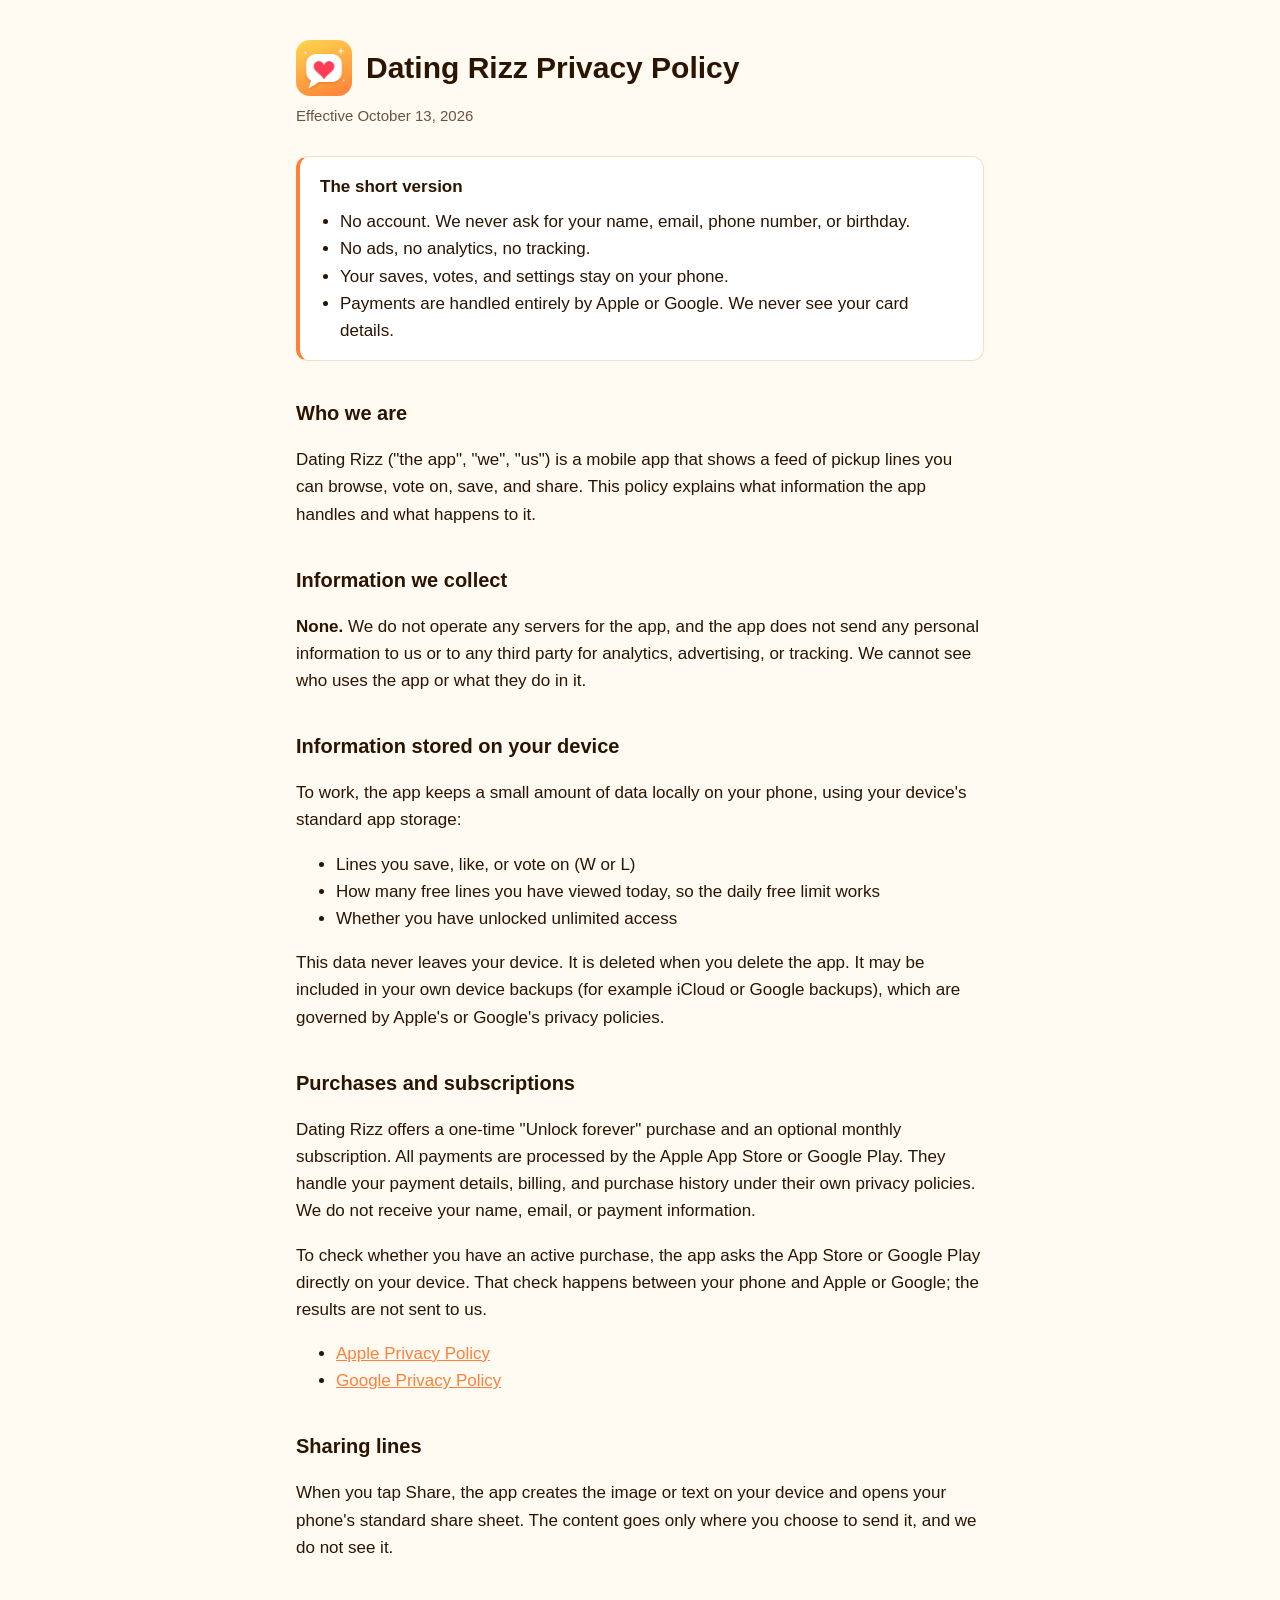
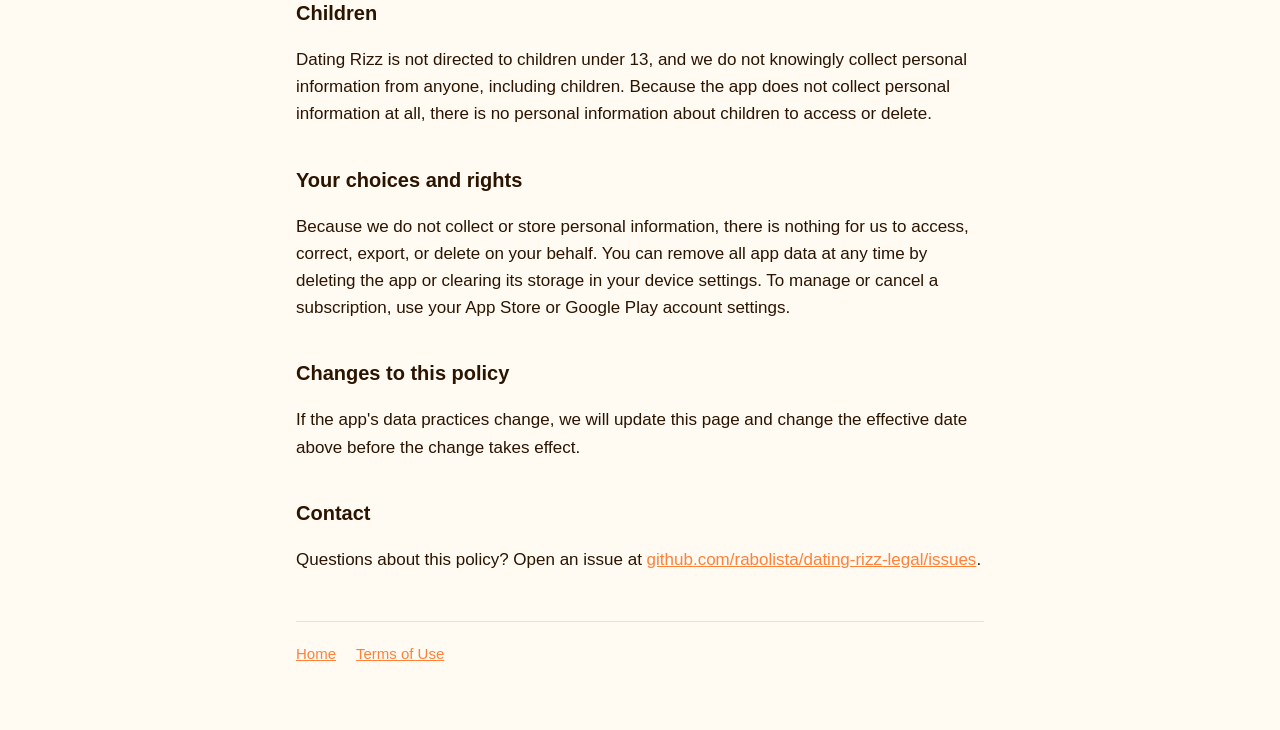
==== privacy.html @ 041b011b "Add Dating Rizz Privacy Policy and Terms of Use Co-Authored-By: Claude Opus 5.5 <noreply@anthropic.c" ====
<!doctype html>
<html lang="en">
<head>
  <meta charset="utf-8">
  <meta name="viewport" content="width=device-width, initial-scale=1">
  <title>Privacy Policy · Dating Rizz</title>
  <meta name="description" content="Privacy Policy for the Dating Rizz app.">
  <link rel="icon" href="icon.png">
  <link rel="stylesheet" href="style.css">
</head>
<body>
<main>
  <header>
    <img src="icon.png" alt="">
    <h1>Dating Rizz Privacy Policy</h1>
  </header>
  <p class="meta">Effective October 13, 2026</p>

  <div class="summary">
    <strong>The short version</strong>
    <ul>
      <li>No account. We never ask for your name, email, phone number, or birthday.</li>
      <li>No ads, no analytics, no tracking.</li>
      <li>Your saves, votes, and settings stay on your phone.</li>
      <li>Payments are handled entirely by Apple or Google. We never see your card details.</li>
    </ul>
  </div>

  <h2>Who we are</h2>
  <p>Dating Rizz ("the app", "we", "us") is a mobile app that shows a feed of pickup lines you
    can browse, vote on, save, and share. This policy explains what information the app handles
    and what happens to it.</p>

  <h2>Information we collect</h2>
  <p><strong>None.</strong> We do not operate any servers for the app, and the app does not send
    any personal information to us or to any third party for analytics, advertising, or
    tracking. We cannot see who uses the app or what they do in it.</p>

  <h2>Information stored on your device</h2>
  <p>To work, the app keeps a small amount of data locally on your phone, using your device's
    standard app storage:</p>
  <ul>
    <li>Lines you save, like, or vote on (W or L)</li>
    <li>How many free lines you have viewed today, so the daily free limit works</li>
    <li>Whether you have unlocked unlimited access</li>
  </ul>
  <p>This data never leaves your device. It is deleted when you delete the app. It may be
    included in your own device backups (for example iCloud or Google backups), which are
    governed by Apple's or Google's privacy policies.</p>

  <h2>Purchases and subscriptions</h2>
  <p>Dating Rizz offers a one-time "Unlock forever" purchase and an optional monthly
    subscription. All payments are processed by the Apple App Store or Google Play. They
    handle your payment details, billing, and purchase history under their own privacy
    policies. We do not receive your name, email, or payment information.</p>
  <p>To check whether you have an active purchase, the app asks the App Store or Google Play
    directly on your device. That check happens between your phone and Apple or Google; the
    results are not sent to us.</p>
  <ul>
    <li><a href="https://www.apple.com/legal/privacy/">Apple Privacy Policy</a></li>
    <li><a href="https://policies.google.com/privacy">Google Privacy Policy</a></li>
  </ul>

  <h2>Sharing lines</h2>
  <p>When you tap Share, the app creates the image or text on your device and opens your
    phone's standard share sheet. The content goes only where you choose to send it, and we
    do not see it.</p>

  <h2>Children</h2>
  <p>Dating Rizz is not directed to children under 13, and we do not knowingly collect personal
    information from anyone, including children. Because the app does not collect personal
    information at all, there is no personal information about children to access or delete.</p>

  <h2>Your choices and rights</h2>
  <p>Because we do not collect or store personal information, there is nothing for us to
    access, correct, export, or delete on your behalf. You can remove all app data at any time
    by deleting the app or clearing its storage in your device settings. To manage or cancel a
    subscription, use your App Store or Google Play account settings.</p>

  <h2>Changes to this policy</h2>
  <p>If the app's data practices change, we will update this page and change the effective
    date above before the change takes effect.</p>

  <h2>Contact</h2>
  <p>Questions about this policy? Open an issue at
    <a href="https://github.com/rabolista/dating-rizz-legal/issues">github.com/rabolista/dating-rizz-legal/issues</a>.</p>

  <nav>
    <a href="./">Home</a>
    <a href="terms.html">Terms of Use</a>
  </nav>
</main>
</body>
</html>
---- style.css ----
:root {
  --bg: #fffaf2;
  --text: #2b1400;
  --muted: #6b5340;
  --accent: #ff8038;
  --card: #ffffff;
  --border: #f1dfc8;
}
@media (prefers-color-scheme: dark) {
  :root {
    --bg: #17110c;
    --text: #f7ece1;
    --muted: #c4ad97;
    --accent: #ffb070;
    --card: #211811;
    --border: #3a2c20;
  }
}
* { box-sizing: border-box; }
body {
  margin: 0;
  background: var(--bg);
  color: var(--text);
  font: 17px/1.6 -apple-system, BlinkMacSystemFont, "Segoe UI", Roboto, Helvetica, Arial, sans-serif;
}
main { max-width: 720px; margin: 0 auto; padding: 40px 16px 64px; }
header { display: flex; align-items: center; gap: 14px; margin-bottom: 8px; }
header img { width: 56px; height: 56px; border-radius: 14px; }
h1 { font-size: 30px; line-height: 1.2; margin: 0; }
h2 { font-size: 20px; margin: 36px 0 8px; }
p, li { color: var(--text); }
.meta { color: var(--muted); font-size: 15px; margin: 4px 0 28px; }
.summary {
  background: var(--card);
  border: 1px solid var(--border);
  border-left: 4px solid var(--accent);
  border-radius: 12px;
  padding: 16px 20px;
}
.summary ul { margin: 8px 0 0; padding-left: 20px; }
a { color: var(--accent); }
nav { margin-top: 48px; padding-top: 20px; border-top: 1px solid var(--border); font-size: 15px; color: var(--muted); }
nav a { margin-right: 16px; }
.cards { display: grid; gap: 12px; margin-top: 24px; }
.cards a {
  display: block; padding: 18px 20px; border-radius: 12px; text-decoration: none;
  background: var(--card); border: 1px solid var(--border); color: var(--text); font-weight: 700;
}
.cards span { display: block; font-weight: 400; color: var(--muted); font-size: 15px; }
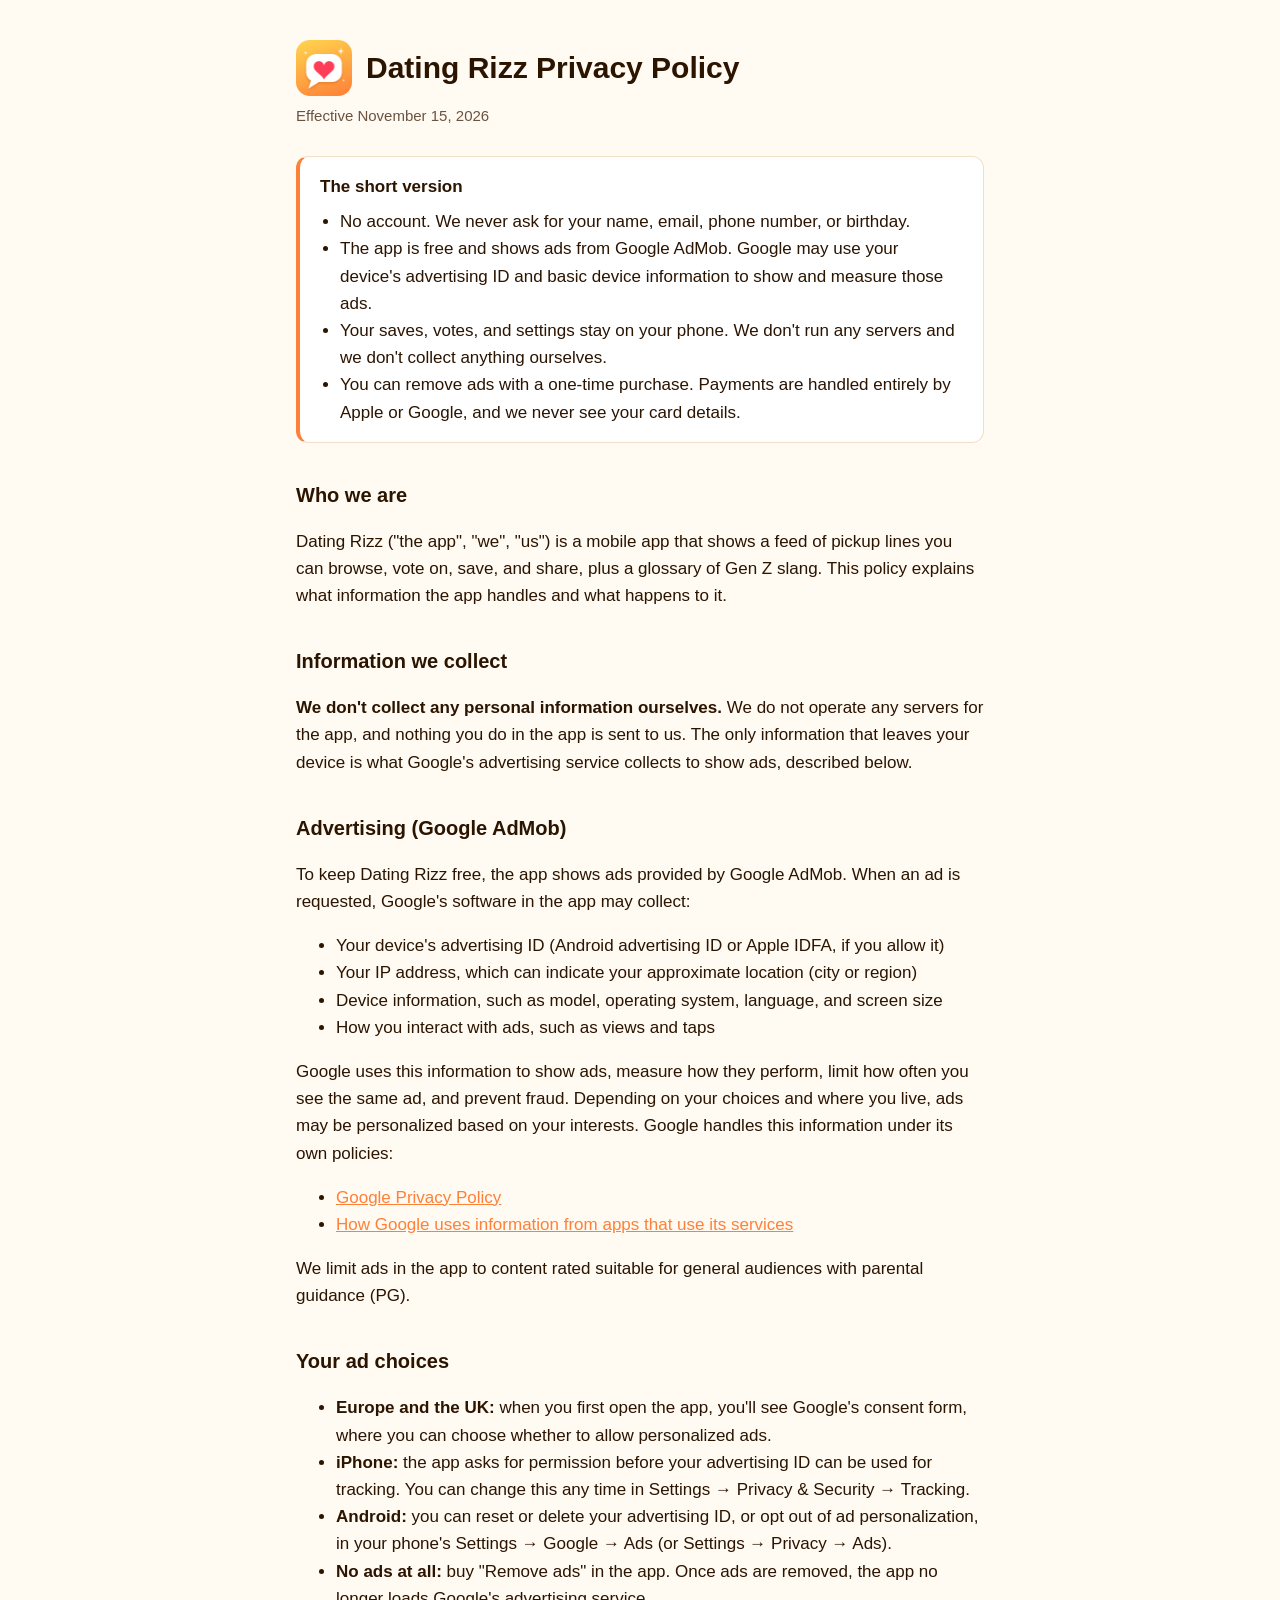
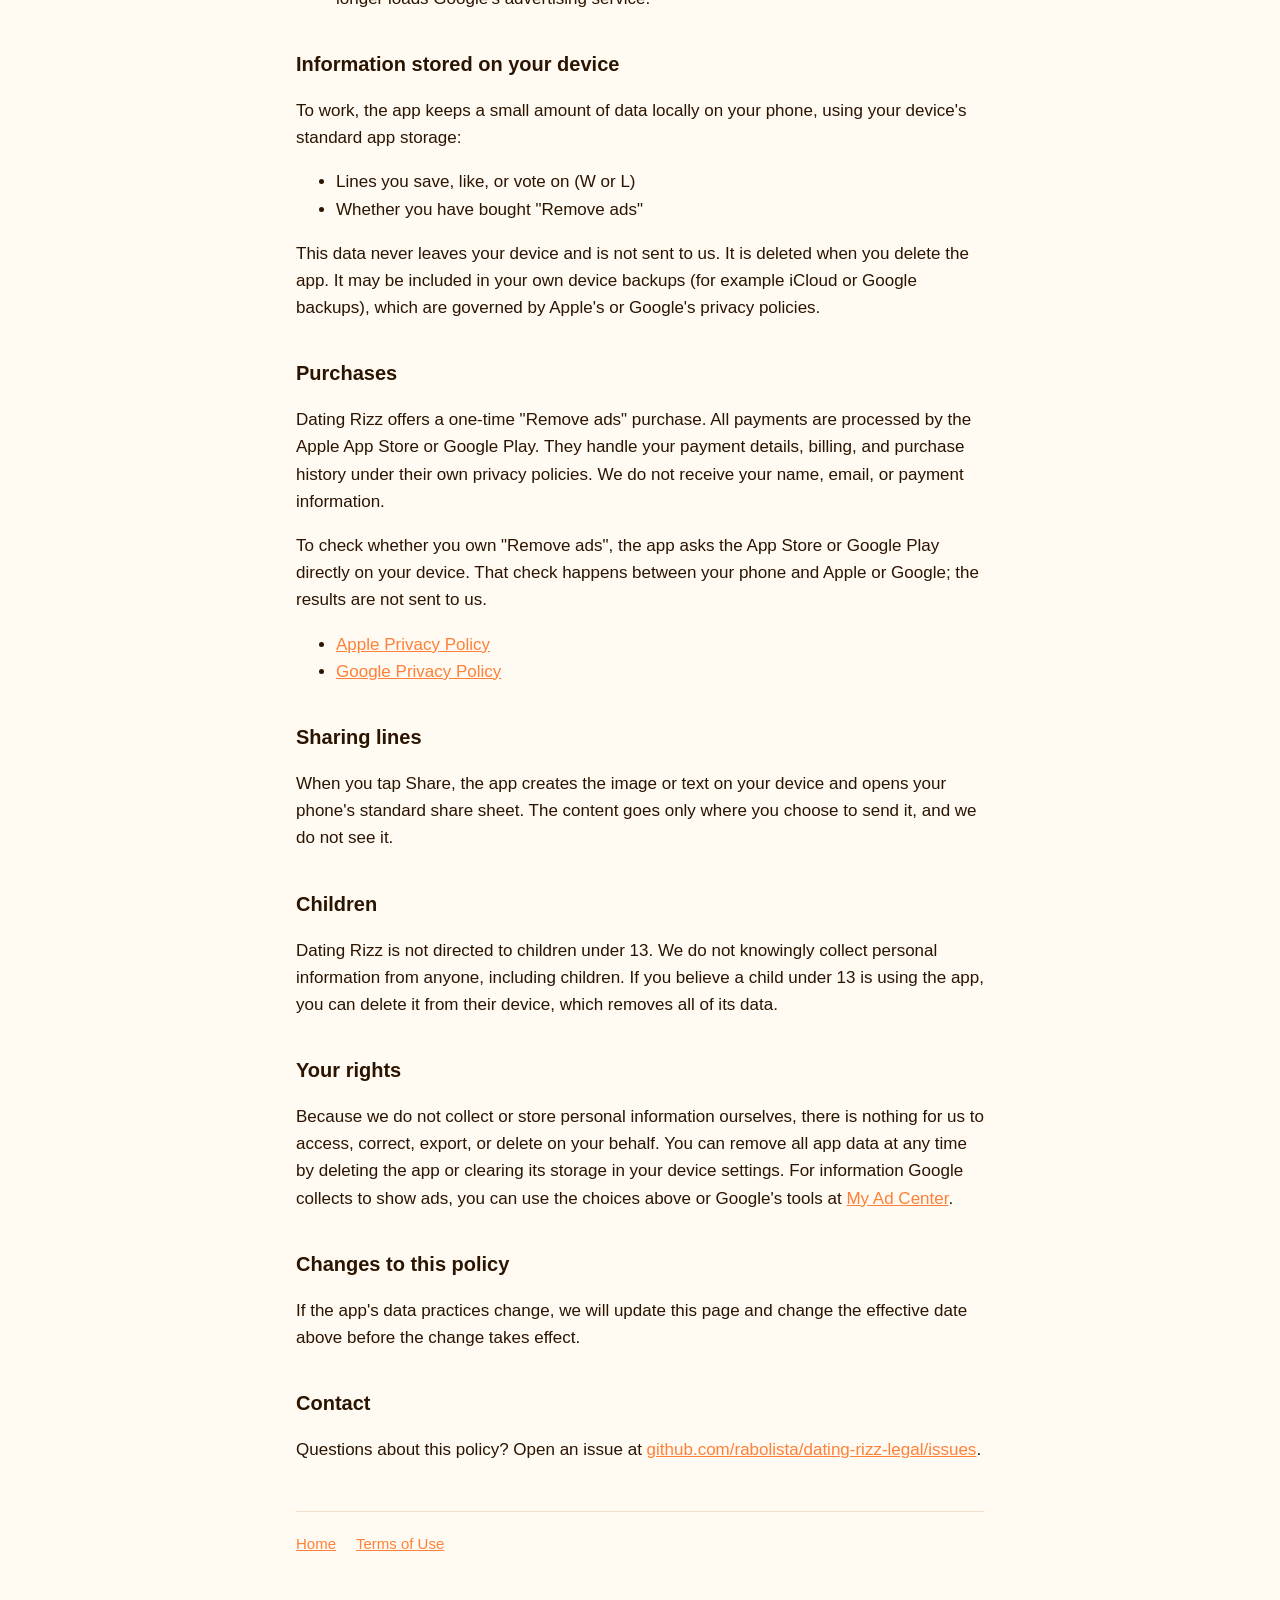
==== commit 4f359455: "Update Privacy Policy and Terms for ads and the Remove ads purchase The app is now free with Google " ====
--- a/privacy.html
+++ b/privacy.html
@@ -14,48 +14,85 @@
     <img src="icon.png" alt="">
     <h1>Dating Rizz Privacy Policy</h1>
   </header>
-  <p class="meta">Effective October 13, 2026</p>
+  <p class="meta">Effective November 15, 2026</p>
 
   <div class="summary">
     <strong>The short version</strong>
     <ul>
       <li>No account. We never ask for your name, email, phone number, or birthday.</li>
-      <li>No ads, no analytics, no tracking.</li>
-      <li>Your saves, votes, and settings stay on your phone.</li>
-      <li>Payments are handled entirely by Apple or Google. We never see your card details.</li>
+      <li>The app is free and shows ads from Google AdMob. Google may use your device's
+        advertising ID and basic device information to show and measure those ads.</li>
+      <li>Your saves, votes, and settings stay on your phone. We don't run any servers and
+        we don't collect anything ourselves.</li>
+      <li>You can remove ads with a one-time purchase. Payments are handled entirely by Apple
+        or Google, and we never see your card details.</li>
     </ul>
   </div>
 
   <h2>Who we are</h2>
   <p>Dating Rizz ("the app", "we", "us") is a mobile app that shows a feed of pickup lines you
-    can browse, vote on, save, and share. This policy explains what information the app handles
-    and what happens to it.</p>
+    can browse, vote on, save, and share, plus a glossary of Gen Z slang. This policy explains
+    what information the app handles and what happens to it.</p>
 
   <h2>Information we collect</h2>
-  <p><strong>None.</strong> We do not operate any servers for the app, and the app does not send
-    any personal information to us or to any third party for analytics, advertising, or
-    tracking. We cannot see who uses the app or what they do in it.</p>
+  <p><strong>We don't collect any personal information ourselves.</strong> We do not operate any
+    servers for the app, and nothing you do in the app is sent to us. The only information that
+    leaves your device is what Google's advertising service collects to show ads, described
+    below.</p>
+
+  <h2>Advertising (Google AdMob)</h2>
+  <p>To keep Dating Rizz free, the app shows ads provided by Google AdMob. When an ad is
+    requested, Google's software in the app may collect:</p>
+  <ul>
+    <li>Your device's advertising ID (Android advertising ID or Apple IDFA, if you allow it)</li>
+    <li>Your IP address, which can indicate your approximate location (city or region)</li>
+    <li>Device information, such as model, operating system, language, and screen size</li>
+    <li>How you interact with ads, such as views and taps</li>
+  </ul>
+  <p>Google uses this information to show ads, measure how they perform, limit how often you
+    see the same ad, and prevent fraud. Depending on your choices and where you live, ads may be
+    personalized based on your interests. Google handles this information under its own
+    policies:</p>
+  <ul>
+    <li><a href="https://policies.google.com/privacy">Google Privacy Policy</a></li>
+    <li><a href="https://policies.google.com/technologies/partner-sites">How Google uses
+      information from apps that use its services</a></li>
+  </ul>
+  <p>We limit ads in the app to content rated suitable for general audiences with parental
+    guidance (PG).</p>
+
+  <h2>Your ad choices</h2>
+  <ul>
+    <li><strong>Europe and the UK:</strong> when you first open the app, you'll see Google's
+      consent form, where you can choose whether to allow personalized ads.</li>
+    <li><strong>iPhone:</strong> the app asks for permission before your advertising ID can be
+      used for tracking. You can change this any time in Settings → Privacy &amp; Security →
+      Tracking.</li>
+    <li><strong>Android:</strong> you can reset or delete your advertising ID, or opt out of ad
+      personalization, in your phone's Settings → Google → Ads (or Settings → Privacy → Ads).</li>
+    <li><strong>No ads at all:</strong> buy "Remove ads" in the app. Once ads are removed, the app
+      no longer loads Google's advertising service.</li>
+  </ul>
 
   <h2>Information stored on your device</h2>
   <p>To work, the app keeps a small amount of data locally on your phone, using your device's
     standard app storage:</p>
   <ul>
     <li>Lines you save, like, or vote on (W or L)</li>
-    <li>How many free lines you have viewed today, so the daily free limit works</li>
-    <li>Whether you have unlocked unlimited access</li>
+    <li>Whether you have bought "Remove ads"</li>
   </ul>
-  <p>This data never leaves your device. It is deleted when you delete the app. It may be
-    included in your own device backups (for example iCloud or Google backups), which are
-    governed by Apple's or Google's privacy policies.</p>
+  <p>This data never leaves your device and is not sent to us. It is deleted when you delete
+    the app. It may be included in your own device backups (for example iCloud or Google
+    backups), which are governed by Apple's or Google's privacy policies.</p>
 
-  <h2>Purchases and subscriptions</h2>
-  <p>Dating Rizz offers a one-time "Unlock forever" purchase and an optional monthly
-    subscription. All payments are processed by the Apple App Store or Google Play. They
-    handle your payment details, billing, and purchase history under their own privacy
-    policies. We do not receive your name, email, or payment information.</p>
-  <p>To check whether you have an active purchase, the app asks the App Store or Google Play
-    directly on your device. That check happens between your phone and Apple or Google; the
-    results are not sent to us.</p>
+  <h2>Purchases</h2>
+  <p>Dating Rizz offers a one-time "Remove ads" purchase. All payments are processed by the
+    Apple App Store or Google Play. They handle your payment details, billing, and purchase
+    history under their own privacy policies. We do not receive your name, email, or payment
+    information.</p>
+  <p>To check whether you own "Remove ads", the app asks the App Store or Google Play directly
+    on your device. That check happens between your phone and Apple or Google; the results are
+    not sent to us.</p>
   <ul>
     <li><a href="https://www.apple.com/legal/privacy/">Apple Privacy Policy</a></li>
     <li><a href="https://policies.google.com/privacy">Google Privacy Policy</a></li>
@@ -67,15 +104,16 @@
     do not see it.</p>
 
   <h2>Children</h2>
-  <p>Dating Rizz is not directed to children under 13, and we do not knowingly collect personal
-    information from anyone, including children. Because the app does not collect personal
-    information at all, there is no personal information about children to access or delete.</p>
+  <p>Dating Rizz is not directed to children under 13. We do not knowingly collect personal
+    information from anyone, including children. If you believe a child under 13 is using the
+    app, you can delete it from their device, which removes all of its data.</p>
 
-  <h2>Your choices and rights</h2>
-  <p>Because we do not collect or store personal information, there is nothing for us to
-    access, correct, export, or delete on your behalf. You can remove all app data at any time
-    by deleting the app or clearing its storage in your device settings. To manage or cancel a
-    subscription, use your App Store or Google Play account settings.</p>
+  <h2>Your rights</h2>
+  <p>Because we do not collect or store personal information ourselves, there is nothing for us
+    to access, correct, export, or delete on your behalf. You can remove all app data at any time
+    by deleting the app or clearing its storage in your device settings. For information Google
+    collects to show ads, you can use the choices above or Google's tools at
+    <a href="https://myadcenter.google.com/">My Ad Center</a>.</p>
 
   <h2>Changes to this policy</h2>
   <p>If the app's data practices change, we will update this page and change the effective
